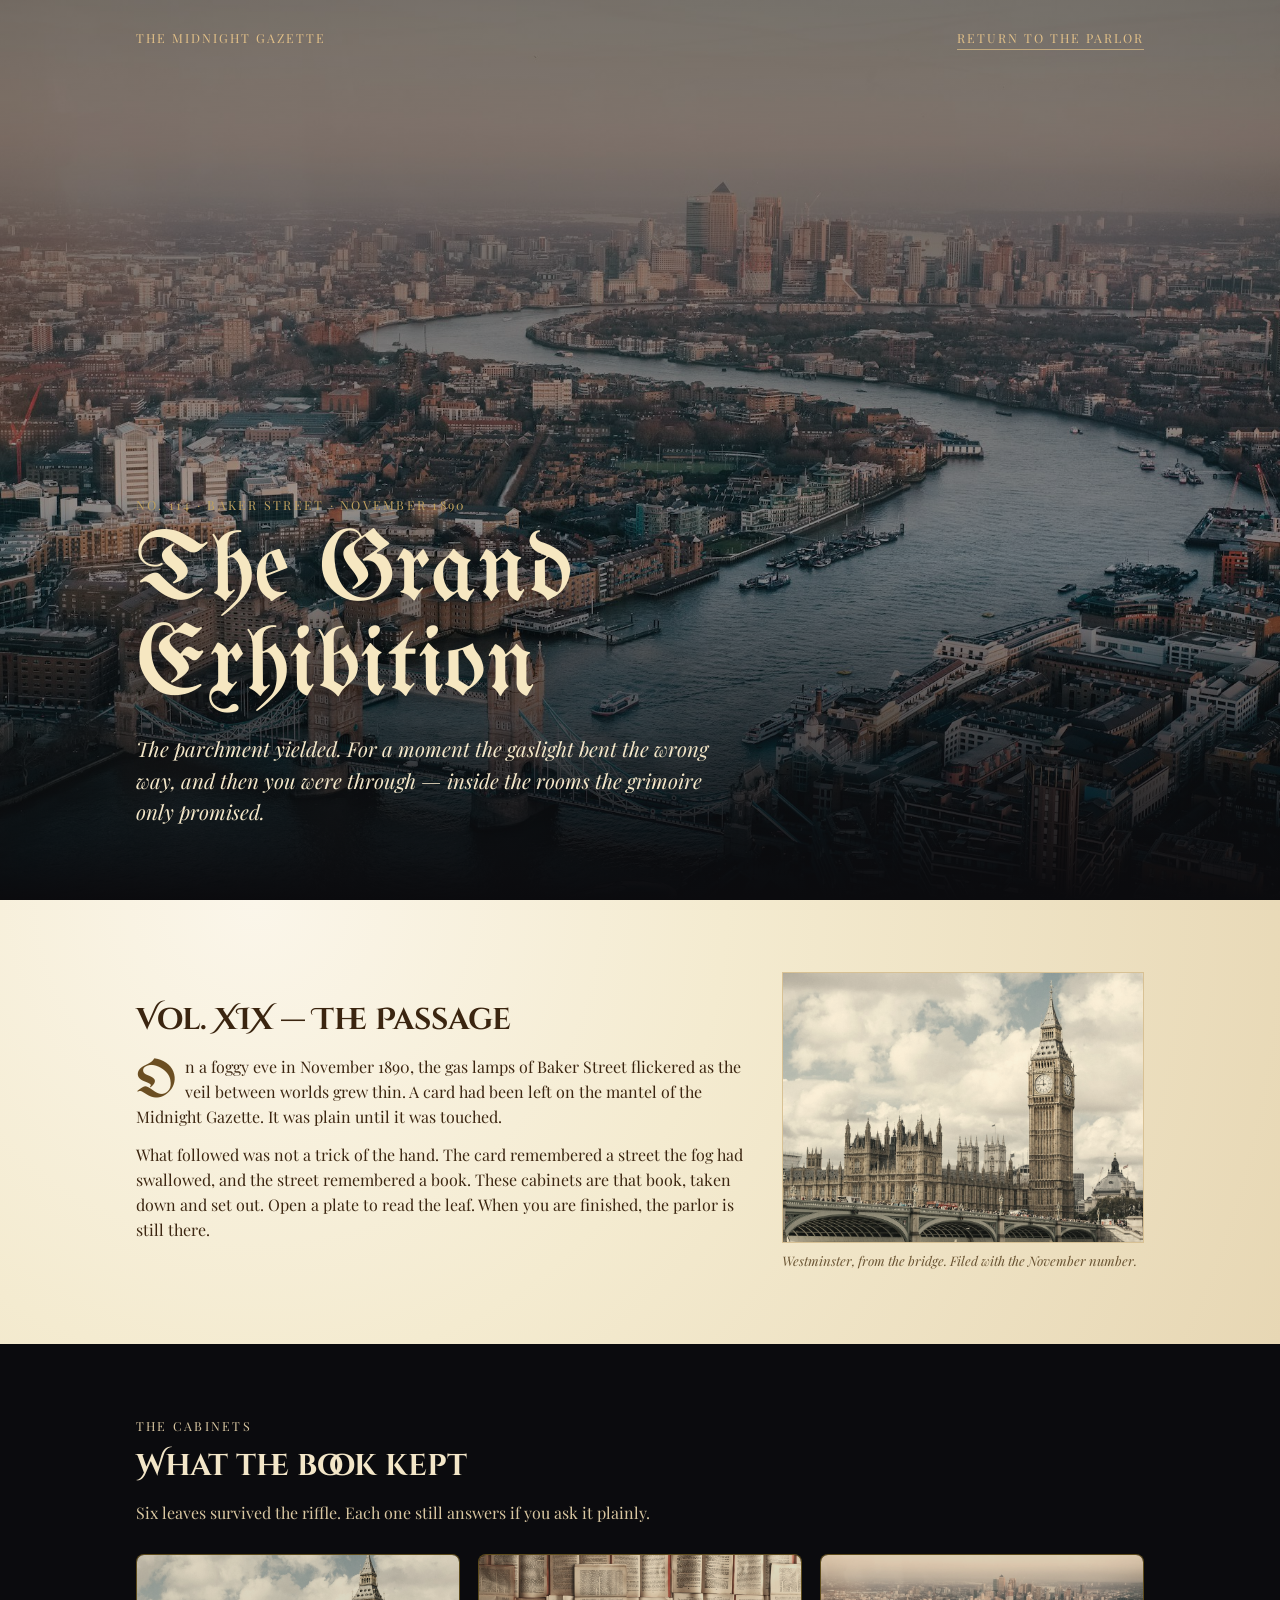
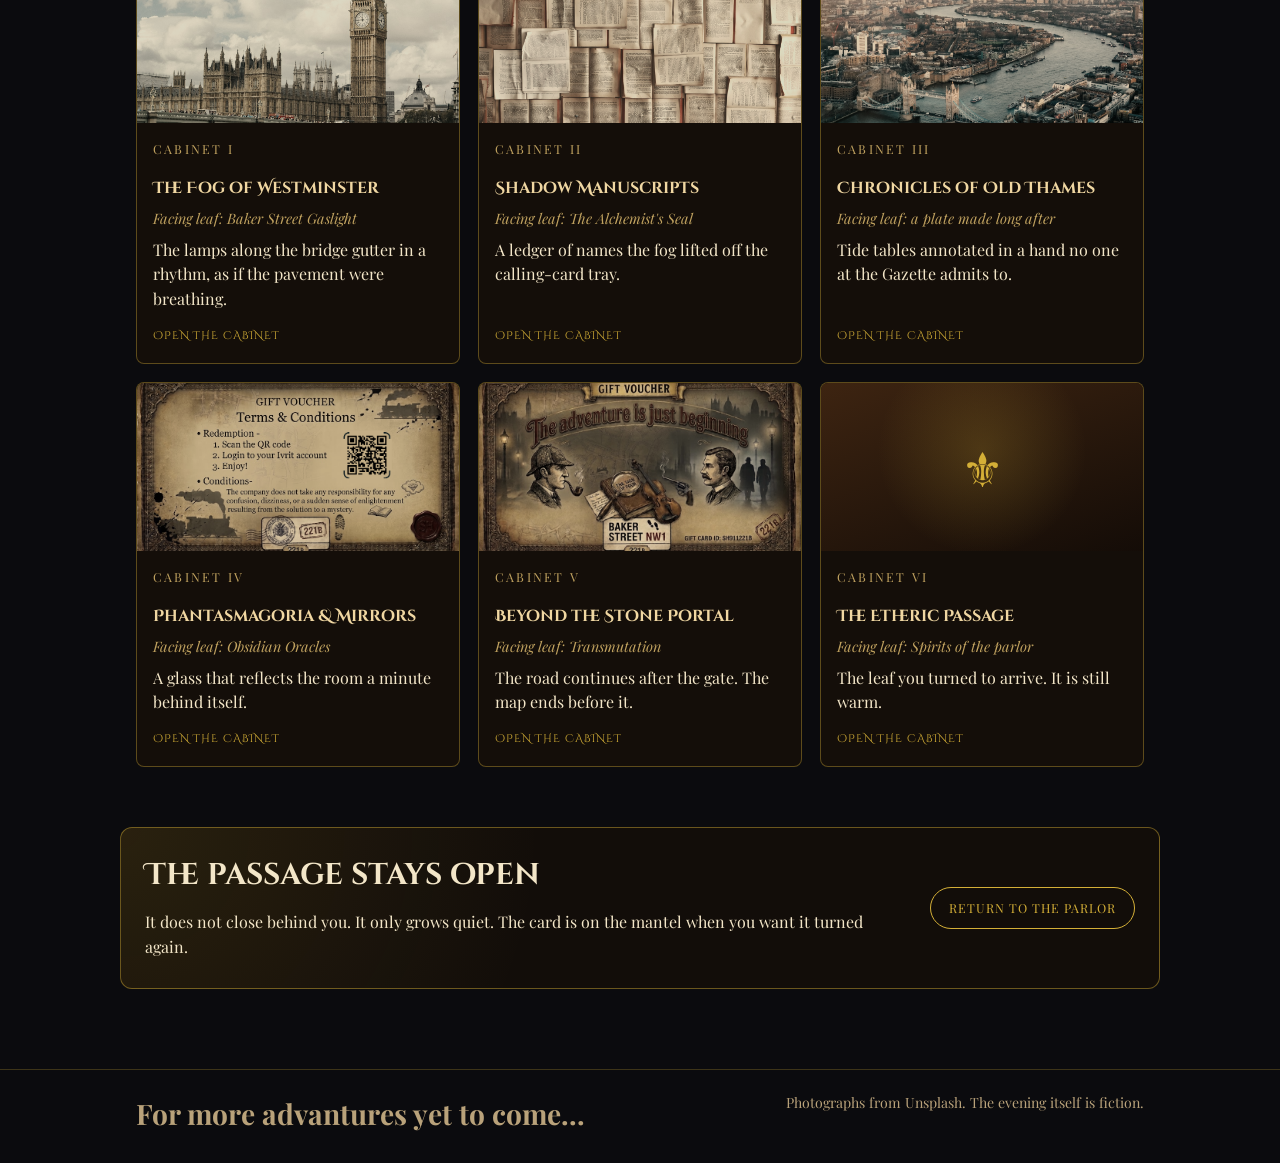
==== exhibition.html @ d5c25e51 "Add files via upload" ====
<!DOCTYPE html>
<html lang="en">
<head>
    <meta charset="UTF-8">
    <meta name="viewport" content="width=device-width, initial-scale=1.0">
    <title>The Grand Exhibition — Midnight Gazette</title>
    <meta name="description" content="The Midnight Gazette exhibition, November 1890. Six cabinets opened by the grimoire on Baker Street.">
    <meta name="theme-color" content="#0b0b0e">
    <link rel="icon" href="favicon.svg" type="image/svg+xml">
    <link rel="manifest" href="site.webmanifest">
    <link rel="preconnect" href="https://fonts.googleapis.com">
    <link rel="preconnect" href="https://fonts.gstatic.com" crossorigin>
    <link href="https://fonts.googleapis.com/css2?family=Cinzel+Decorative:wght@700&family=Playfair+Display:ital,wght@0,400;0,700;1,400&family=UnifrakturMaguntia&display=swap" rel="stylesheet">
    <link rel="stylesheet" href="css/exhibition.css">
    <script>
        try {
            if (sessionStorage.getItem("parlor-passage") === "1") {
                document.documentElement.classList.add("from-parlor");
                sessionStorage.removeItem("parlor-passage");
            }
        } catch (error) {}
    </script>
</head>
<body>
    <div class="veil" aria-hidden="true"></div>
    <a class="skip" href="#cabinets">Skip to the cabinets</a>

    <header class="hero">
        <div class="wrap mast">
            <p>The Midnight Gazette</p>
            <a href="index.html">Return to the parlor</a>
        </div>
        <div class="wrap">
            <p class="kicker">No. 114 · Baker Street · November 1890</p>
            <h1>The Grand<br>Exhibition</h1>
            <p class="lede">The parchment yielded. For a moment the gaslight bent the wrong way, and then you were through — inside the rooms the grimoire only promised.</p>
        </div>
    </header>

    <section class="story" aria-labelledby="passage-title">
        <div class="wrap story-grid">
            <div>
                <h2 id="passage-title">Vol. XIX — The Passage</h2>
                <p class="drop">On a foggy eve in November 1890, the gas lamps of Baker Street flickered as the veil between worlds grew thin. A card had been left on the mantel of the Midnight Gazette. It was plain until it was touched.</p>
                <p>What followed was not a trick of the hand. The card remembered a street the fog had swallowed, and the street remembered a book. These cabinets are that book, taken down and set out. Open a plate to read the leaf. When you are finished, the parlor is still there.</p>
            </div>
            <figure class="plate">
                <img src="images/street.jpg" alt="Westminster Bridge and the clock tower under a bright sky">
                <figcaption>Westminster, from the bridge. Filed with the November number.</figcaption>
            </figure>
        </div>
    </section>

    <section class="cabinets" id="cabinets" aria-labelledby="cabinets-title">
        <div class="wrap">
            <div class="section-head">
                <p class="kicker">The cabinets</p>
                <h2 id="cabinets-title">What the book kept</h2>
                <p>Six leaves survived the riffle. Each one still answers if you ask it plainly.</p>
            </div>
            <div class="grid">
                <article class="cabinet">
                    <img src="images/street.jpg" alt="Westminster Bridge and the clock tower">
                    <div class="cabinet-copy">
                        <p class="kicker">Cabinet I</p>
                        <h3>The Fog of Westminster</h3>
                        <p class="pair">Facing leaf: Baker Street Gaslight</p>
                        <p>The lamps along the bridge gutter in a rhythm, as if the pavement were breathing.</p>
                        <button class="open-label" type="button" data-open="manuscript-westminster" aria-haspopup="dialog" aria-controls="manuscript-westminster">Open the cabinet<span class="sr-only">: The Fog of Westminster</span></button>
                    </div>
                </article>

                <article class="cabinet">
                    <img src="images/paper.jpg" alt="Open books pinned in a grid of aged pages">
                    <div class="cabinet-copy">
                        <p class="kicker">Cabinet II</p>
                        <h3>Shadow Manuscripts</h3>
                        <p class="pair">Facing leaf: The Alchemist's Seal</p>
                        <p>A ledger of names the fog lifted off the calling-card tray.</p>
                        <button class="open-label" type="button" data-open="manuscript-shadows" aria-haspopup="dialog" aria-controls="manuscript-shadows">Open the cabinet<span class="sr-only">: Shadow Manuscripts</span></button>
                    </div>
                </article>

                <article class="cabinet">
                    <img src="images/london.jpg" alt="The Thames curving through London, Tower Bridge in the foreground">
                    <div class="cabinet-copy">
                        <p class="kicker">Cabinet III</p>
                        <h3>Chronicles of Old Thames</h3>
                        <p class="pair">Facing leaf: a plate made long after</p>
                        <p>Tide tables annotated in a hand no one at the Gazette admits to.</p>
                        <button class="open-label" type="button" data-open="manuscript-thames" aria-haspopup="dialog" aria-controls="manuscript-thames">Open the cabinet<span class="sr-only">: Chronicles of Old Thames</span></button>
                    </div>
                </article>

                <article class="cabinet">
                    <img src="images/card-back.jpg" alt="A castle doubled in the still water below its bridge">
                    <div class="cabinet-copy">
                        <p class="kicker">Cabinet IV</p>
                        <h3>Phantasmagoria &amp; Mirrors</h3>
                        <p class="pair">Facing leaf: Obsidian Oracles</p>
                        <p>A glass that reflects the room a minute behind itself.</p>
                        <button class="open-label" type="button" data-open="manuscript-mirrors" aria-haspopup="dialog" aria-controls="manuscript-mirrors">Open the cabinet<span class="sr-only">: Phantasmagoria and Mirrors</span></button>
                    </div>
                </article>

                <article class="cabinet">
                    <img src="images/card-front.jpg" alt="A cobbled bridge disappearing into fog at a castle gate">
                    <div class="cabinet-copy">
                        <p class="kicker">Cabinet V</p>
                        <h3>Beyond the Stone Portal</h3>
                        <p class="pair">Facing leaf: Transmutation</p>
                        <p>The road continues after the gate. The map ends before it.</p>
                        <button class="open-label" type="button" data-open="manuscript-gates" aria-haspopup="dialog" aria-controls="manuscript-gates">Open the cabinet<span class="sr-only">: Beyond the Iron Gates</span></button>
                    </div>
                </article>

                <article class="cabinet">
                    <span class="plate-mark" aria-hidden="true">⚜</span>
                    <div class="cabinet-copy">
                        <p class="kicker">Cabinet VI</p>
                        <h3>The Etheric Passage</h3>
                        <p class="pair">Facing leaf: Spirits of the parlor</p>
                        <p>The leaf you turned to arrive. It is still warm.</p>
                        <button class="open-label" type="button" data-open="manuscript-passage" aria-haspopup="dialog" aria-controls="manuscript-passage">Open the cabinet<span class="sr-only">: The Etheric Passage</span></button>
                    </div>
                </article>
            </div>
        </div>
    </section>

    <section class="closing">
        <div class="wrap closing-band">
            <div>
                <h2>The passage stays open</h2>
                <p>It does not close behind you. It only grows quiet. The card is on the mantel when you want it turned again.</p>
            </div>
            <a class="return-link" href="index.html">Return to the parlor</a>
        </div>
    </section>

    <footer class="site-footer">
        <div class="wrap">
            <h1>For more advantures yet to come...</h1>
            <p>Photographs from Unsplash. The evening itself is fiction.</p>
        </div>
    </footer>

    <dialog class="manuscript" id="manuscript-westminster" aria-labelledby="title-westminster">
        <p class="kicker">Cabinet I · Leaf 3</p>
        <h2 id="title-westminster" tabindex="-1">The Fog of Westminster</h2>
        <p>The plate shows the clock tower from the bridge, which is as much of Westminster as the fog allowed that week. A map in the Gazette office draws the neighboring streets only while you are not looking at them. Westminster keeps its outline. The streets around it step aside.</p>
        <hr class="rule">
        <h3>Baker Street Gaslight</h3>
        <p>On Baker Street the lamps answer one another. When the third lamp from the corner goes dark, the parlor door is already open, whether or not anyone lifted the latch.</p>
        <form method="dialog"><button class="plaque" type="submit">Close the cabinet</button></form>
    </dialog>

    <dialog class="manuscript" id="manuscript-shadows" aria-labelledby="title-shadows">
        <p class="kicker">Cabinet II · Leaf 1</p>
        <h2 id="title-shadows" tabindex="-1">Shadow Manuscripts</h2>
        <p>The Gazette keeps a book it does not catalog. The pages in the plate are pinned so they cannot turn themselves, which they have tried. The names inside are written in a hand that changes with the weather. On wet nights the ink rises, as if the street were trying to remember who walked it.</p>
        <hr class="rule">
        <h3>The Alchemist's Seal</h3>
        <p>The seal is wax the color of old blood. Pressed into it is a circle that will not sit still if you look away. Collectors have tried to copy it. The copies dry blank.</p>
        <form method="dialog"><button class="plaque" type="submit">Close the cabinet</button></form>
    </dialog>

    <dialog class="manuscript" id="manuscript-thames" aria-labelledby="title-thames">
        <p class="kicker">Cabinet III · Leaf 7</p>
        <h2 id="title-thames" tabindex="-1">Chronicles of Old Thames</h2>
        <p>This plate was made long after the night it describes. The river is the same river. The tide tables in the cabinet are annotated in a hand no one at the Gazette admits to, and the notes disagree with the Admiralty by exactly the time it takes to cross one more bridge than London has.</p>
        <hr class="rule">
        <h3>Marginal note</h3>
        <p>Tower Bridge was still a rumor of iron in the autumn of 1890. The chronicle records it anyway, which the editors have chosen not to correct.</p>
        <form method="dialog"><button class="plaque" type="submit">Close the cabinet</button></form>
    </dialog>

    <dialog class="manuscript" id="manuscript-mirrors" aria-labelledby="title-mirrors">
        <p class="kicker">Cabinet IV · Leaf 8</p>
        <h2 id="title-mirrors" tabindex="-1">Phantasmagoria &amp; Mirrors</h2>
        <p>The plate shows a house doubled in still water. Hold it beside the parlor mirror and the two reflections do not agree. Ours answers a minute late. Guests who check their collars in it are already in the hall, putting on a coat they have not yet reached for.</p>
        <hr class="rule">
        <h3>Obsidian Oracles</h3>
        <p>Seven stones, each answering a question you have not asked. They refuse any question you have. The editors consider this an improvement on most correspondence.</p>
        <form method="dialog"><button class="plaque" type="submit">Close the cabinet</button></form>
    </dialog>

    <dialog class="manuscript" id="manuscript-gates" aria-labelledby="title-gates">
        <p class="kicker">Cabinet V · Leaf 12</p>
        <h2 id="title-gates" tabindex="-1">Beyond the Iron Gates</h2>
        <p>The road in the plate ends at a gate, which is as far as the surveyor would go. Past it, the exhibition does not end. It only pretends to. Visitors who step through report a second parlor, identical except that the card on the mantel is already face up.</p>
        <hr class="rule">
        <h3>Transmutation</h3>
        <p>Lead shot left in a saucer; by morning, a thin skin of gold. The saucer is exhibited empty. The gold is in the ledger, under expenses.</p>
        <form method="dialog"><button class="plaque" type="submit">Close the cabinet</button></form>
    </dialog>

    <dialog class="manuscript" id="manuscript-passage" aria-labelledby="title-passage">
        <p class="kicker">Cabinet VI · The leaf you turned</p>
        <h2 id="title-passage" tabindex="-1">The Etheric Passage</h2>
        <p>There is no plate for this cabinet. You are the record of it. The page was warm when it landed, and the parlor agreed, for once, with the time in both rooms.</p>
        <hr class="rule">
        <h3>Spirits of Victorian Parlors</h3>
        <p>Calling cards left by guests who were never shown in. The astrolabe beside the tray is set for a sky London will not see until spring. Both are filed here so they will not follow you back to the mantel.</p>
        <form method="dialog"><button class="plaque" type="submit">Close the cabinet</button></form>
    </dialog>

    <script src="js/exhibition.js"></script>
</body>
</html>
---- css/exhibition.css ----
* {
    box-sizing: border-box;
    margin: 0;
    padding: 0;
}

html {
    color-scheme: dark;
    background: #0b0b0e;
}

body {
    min-height: 100vh;
    background: #0b0b0e;
    color: #f3e6c8;
    font-family: "Playfair Display", Georgia, serif;
    line-height: 1.55;
}

img {
    max-width: 100%;
    display: block;
}

a {
    color: #e2c088;
}

button,
summary {
    font: inherit;
}

:focus-visible {
    outline: 2px solid #e2c088;
    outline-offset: 3px;
}

::selection {
    background: #d4af37;
    color: #1a1008;
}

.skip {
    position: absolute;
    left: 16px;
    top: -48px;
    z-index: 5;
    background: #f4ebd0;
    color: #3b2510;
    padding: 8px 12px;
    border-radius: 6px;
}

.skip:focus {
    top: 16px;
}

.wrap {
    width: min(1040px, 100%);
    min-width: 0;
    margin-inline: auto;
    padding-inline: 16px;
    box-sizing: border-box;
}

.hero {
    width: 100%;
    max-width: 100%;
    min-height: 100vh;
    min-height: 100dvh;
    display: flex;
    flex-direction: column;
    justify-content: space-between;
    padding: 28px 0 72px;
    overflow-x: clip;
    background:
        linear-gradient(to top, rgba(11, 11, 14, 1) 0%, rgba(11, 11, 14, 0.35) 38%, rgba(28, 18, 10, 0.55) 100%),
        url("../images/london.jpg") center / cover no-repeat;
}

.mast {
    display: flex;
    justify-content: space-between;
    align-items: baseline;
    gap: 16px;
    letter-spacing: 0.16em;
    text-transform: uppercase;
    font-size: 0.78rem;
    color: #e2c088;
}

.mast a {
    text-decoration: none;
    border-bottom: 1px solid rgba(226, 192, 136, 0.7);
    padding-bottom: 2px;
}

.kicker {
    letter-spacing: 0.18em;
    text-transform: uppercase;
    font-size: 0.78rem;
    color: #bfa15f;
    margin-bottom: 12px;
}

.hero h1 {
    font-family: "UnifrakturMaguntia", "Palatino Linotype", serif;
    font-weight: 400;
    font-size: clamp(2.35rem, 10vw, 6.2rem);
    line-height: 0.95;
    max-width: 100%;
    color: #f6e7c1;
    text-shadow: 0 10px 30px rgba(0, 0, 0, 0.55);
}

.lede {
    max-width: min(38rem, 100%);
    margin-top: 18px;
    font-size: clamp(1.02rem, 2vw, 1.28rem);
    font-style: italic;
    color: #f3e6c8;
}

.story {
    background:
        radial-gradient(circle at 20% 0%, #fbf6ea 0%, #f4ebd0 42%, #e7d7b4 100%);
    color: #3b2510;
    padding: 72px 0;
}

.story-grid {
    display: grid;
    grid-template-columns: 1.35fr 0.8fr;
    gap: 36px;
    align-items: center;
}

.story h2,
.cabinets h2,
.closing h2,
dialog h2 {
    font-family: "Cinzel Decorative", Palatino, serif;
    font-weight: 700;
    font-size: clamp(1.35rem, 2.4vw, 1.9rem);
    line-height: 1.25;
    margin-bottom: 16px;
}

.story p + p {
    margin-top: 14px;
}

.drop::first-letter {
    font-family: "UnifrakturMaguntia", "Palatino Linotype", serif;
    float: left;
    font-size: 3.4rem;
    line-height: 0.8;
    padding: 6px 8px 0 0;
    color: #6b4e22;
}

.plate {
    margin: 0;
}

.plate img {
    width: 100%;
    aspect-ratio: 4 / 3;
    object-fit: cover;
    border: 1px solid #c9b485;
    filter: sepia(0.45) contrast(0.96);
}

.plate figcaption {
    margin-top: 8px;
    font-size: 0.82rem;
    font-style: italic;
    color: #6a5433;
}

.cabinets {
    padding: 72px 0 36px;
}

.section-head {
    max-width: 38rem;
    margin-bottom: 28px;
}

.section-head p {
    color: #d9c7a1;
}

.grid {
    display: grid;
    grid-template-columns: repeat(3, 1fr);
    gap: 18px;
}

.cabinet {
    position: relative;
    display: flex;
    flex-direction: column;
    text-align: left;
    color: inherit;
    background: #140e09;
    border: 1px solid rgba(212, 175, 55, 0.38);
    border-radius: 8px;
    overflow: hidden;
    cursor: pointer;
    transition: border-color 0.2s ease, transform 0.2s ease;
}

.cabinet:hover {
    border-color: #e2c088;
    transform: translateY(-3px);
}

.cabinet img,
.plate-mark {
    width: 100%;
    height: 168px;
    object-fit: cover;
    filter: sepia(0.42) contrast(1.04) brightness(0.86);
}

.plate-mark {
    display: grid;
    place-items: center;
    font-size: 3rem;
    color: #d4af37;
    filter: none;
    background:
        radial-gradient(circle at 50% 40%, rgba(212, 175, 55, 0.2), transparent 55%),
        linear-gradient(160deg, #3d2411, #140c07);
}

.cabinet-copy {
    padding: 16px 16px 18px;
    display: flex;
    flex-direction: column;
    gap: 8px;
    flex: 1;
}

.cabinet-copy h3 {
    font-family: "Cinzel Decorative", Palatino, serif;
    font-size: 0.98rem;
    line-height: 1.35;
    color: #f0d7a2;
}

.pair {
    color: #bfa15f;
    font-style: italic;
    font-size: 0.9rem;
}

.cabinet-copy p:last-child {
    color: #e7d7b8;
}

.open-label {
    margin-top: auto;
    padding: 8px 0 0;
    border: 0;
    background: none;
    text-align: left;
    cursor: pointer;
    font-family: "Cinzel Decorative", Palatino, serif;
    font-size: 0.68rem;
    letter-spacing: 0.08em;
    text-transform: uppercase;
    color: #d4af37;
}

.open-label::after {
    content: "";
    position: absolute;
    inset: 0;
    z-index: 2;
}

.cabinet:has(.open-label:focus-visible) {
    outline: 2px solid #e2c088;
    outline-offset: 3px;
}

.open-label:focus-visible {
    outline: none;
}

.sr-only {
    position: absolute;
    width: 1px;
    height: 1px;
    padding: 0;
    margin: -1px;
    overflow: hidden;
    clip: rect(0, 0, 0, 0);
    white-space: nowrap;
    border: 0;
}

.closing {
    padding: 24px 0 80px;
}

.closing-band {
    border: 1px solid rgba(212, 175, 55, 0.45);
    border-radius: 12px;
    padding: 28px 24px;
    background:
        radial-gradient(circle at 0% 0%, rgba(212, 175, 55, 0.12), transparent 40%),
        #120d09;
    display: flex;
    justify-content: space-between;
    align-items: center;
    gap: 24px;
}

.return-link {
    display: inline-block;
    flex: 0 0 auto;
    text-decoration: none;
    border: 1px solid #d4af37;
    color: #d4af37;
    border-radius: 999px;
    padding: 10px 18px;
    letter-spacing: 0.08em;
    text-transform: uppercase;
    font-size: 0.78rem;
}

.return-link:hover {
    background: #d4af37;
    color: #1a1008;
}

.site-footer {
    border-top: 1px solid rgba(212, 175, 55, 0.25);
    padding: 22px 0 28px;
    color: #b9a27a;
    font-size: 0.88rem;
}

.site-footer .wrap {
    display: flex;
    justify-content: space-between;
    gap: 12px 24px;
    flex-wrap: wrap;
}

dialog.manuscript {
    color-scheme: light;
    width: min(640px, calc(100vw - 28px));
    max-height: min(82vh, 760px);
    overflow: auto;
    padding: 28px 26px 22px;
    border: 1px solid #c9b485;
    border-radius: 12px;
    background:
        radial-gradient(circle at 50% 0%, #fbf6ea, #f4ebd0 55%, #e6d3ae);
    color: #3b2510;
}

dialog.manuscript::backdrop {
    background: rgba(8, 6, 4, 0.72);
}

dialog.manuscript .kicker {
    color: #8c6d33;
}

dialog.manuscript h3 {
    font-family: "Cinzel Decorative", Palatino, serif;
    font-size: 1.05rem;
    margin-bottom: 8px;
}

dialog.manuscript p {
    font-style: italic;
}

dialog.manuscript p + p {
    margin-top: 12px;
}

.rule {
    border: 0;
    border-top: 1px solid #c9b485;
    margin: 18px 0;
}

dialog form {
    margin-top: 20px;
    text-align: right;
}

.plaque {
    font-family: "Cinzel Decorative", Palatino, serif;
    font-size: 0.72rem;
    color: #6b4e22;
    background: transparent;
    border: 1px solid #8c6d33;
    padding: 8px 12px;
    border-radius: 4px;
    cursor: pointer;
}

.plaque:hover {
    background: #3b2510;
    color: #f4ebd0;
}

.veil {
    position: fixed;
    inset: 0;
    background: #fffef0;
    opacity: 0;
    pointer-events: none;
    z-index: 80;
}

html.from-parlor .veil {
    animation: veilLift 1.35s ease forwards;
}

@keyframes veilLift {
    from { opacity: 1; }
    to { opacity: 0; }
}

.lost {
    min-height: 100vh;
    min-height: 100dvh;
    display: grid;
    place-items: center;
    text-align: center;
    padding: 32px 16px;
    background:
        radial-gradient(circle at 50% 20%, rgba(212, 175, 55, 0.16), transparent 42%),
        #0b0b0e;
}

.lost h1 {
    font-family: "UnifrakturMaguntia", "Palatino Linotype", serif;
    font-weight: 400;
    font-size: clamp(3rem, 8vw, 5rem);
    color: #f0d7a2;
}

.lost p {
    margin: 12px auto 22px;
    max-width: 34rem;
    font-style: italic;
}

@media (max-width: 900px) {
    .grid {
        grid-template-columns: 1fr 1fr;
    }
}

@media (max-width: 800px) {
    .story-grid {
        grid-template-columns: 1fr;
    }
}

@media (max-width: 640px) {
    .grid {
        grid-template-columns: 1fr;
    }

    .mast,
    .closing-band {
        flex-direction: column;
        align-items: flex-start;
    }

    .story,
    .cabinets {
        padding: 48px 0;
    }
}

@media (prefers-reduced-motion: reduce) {
    html {
        scroll-behavior: auto;
    }

    .cabinet,
    html.from-parlor .veil {
        transition: none;
        animation: none;
    }

    html.from-parlor .veil {
        opacity: 0;
    }

    .cabinet:hover {
        transform: none;
    }
}
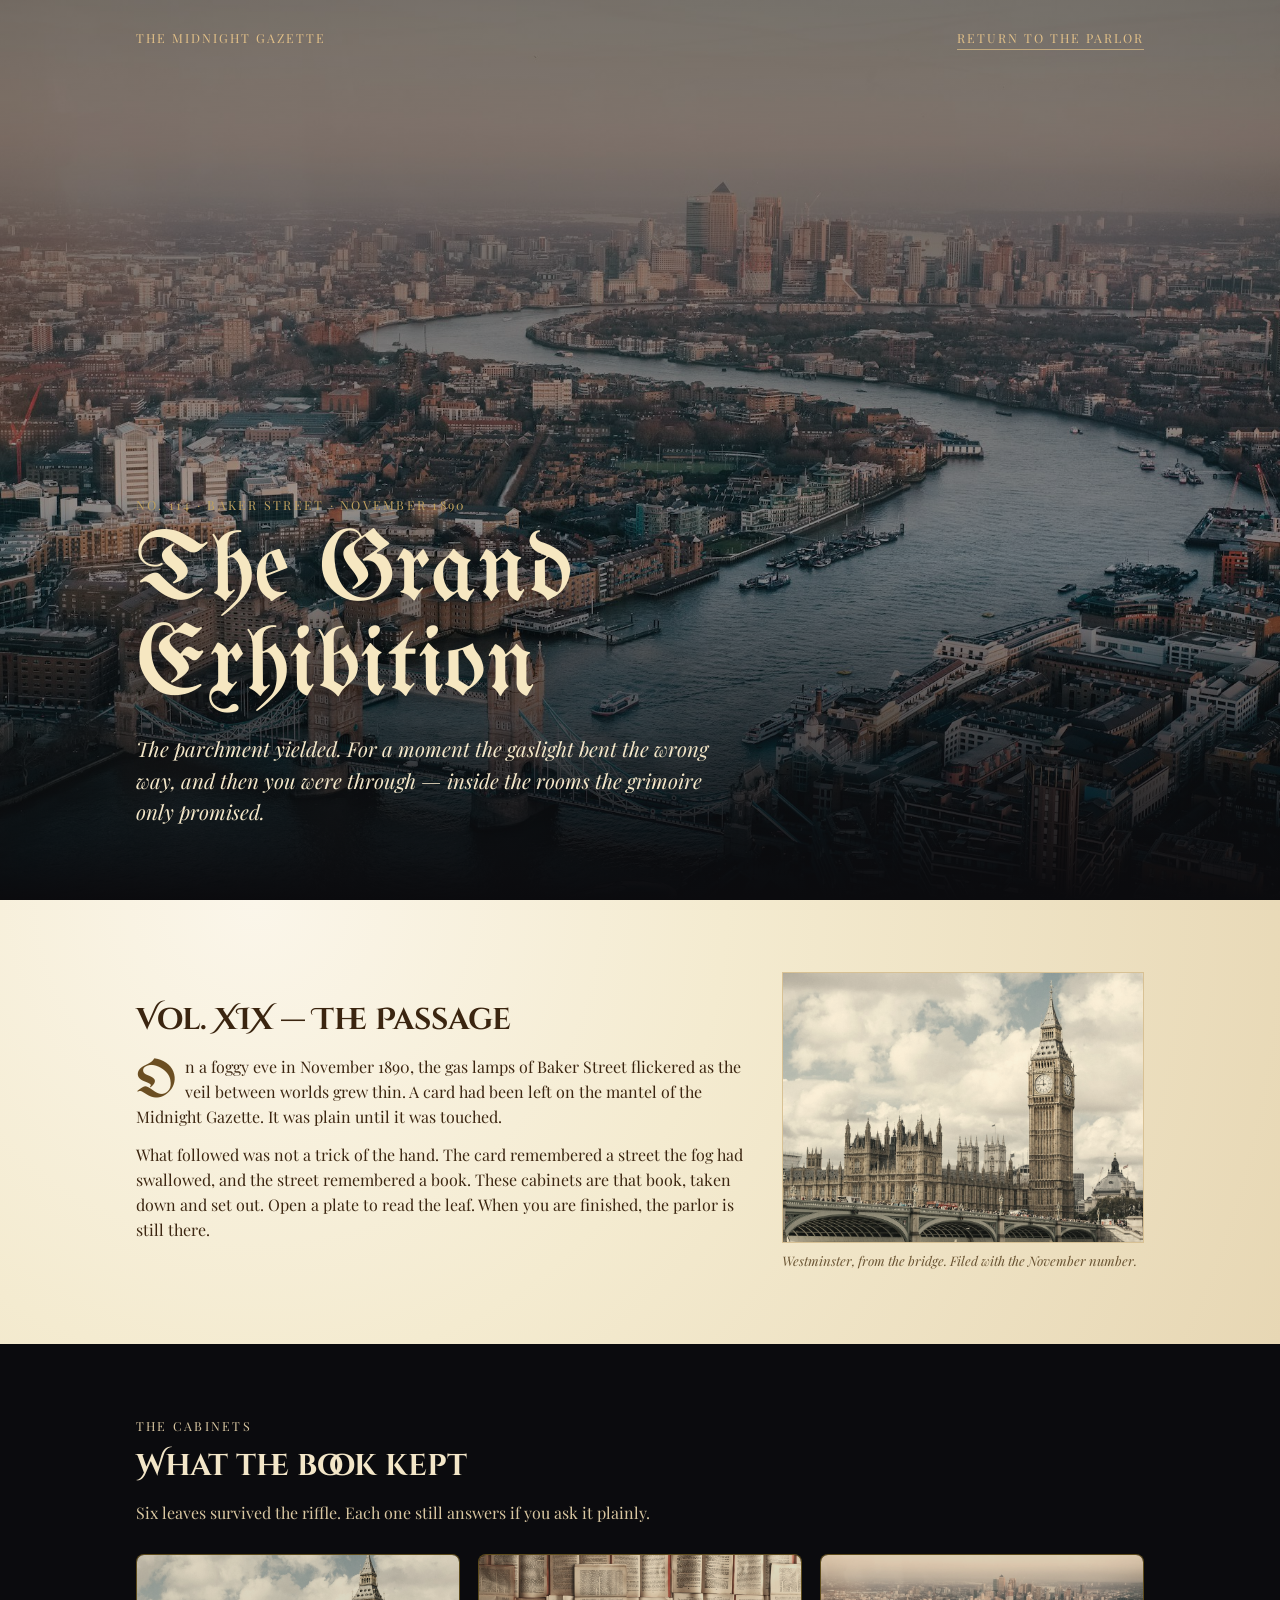
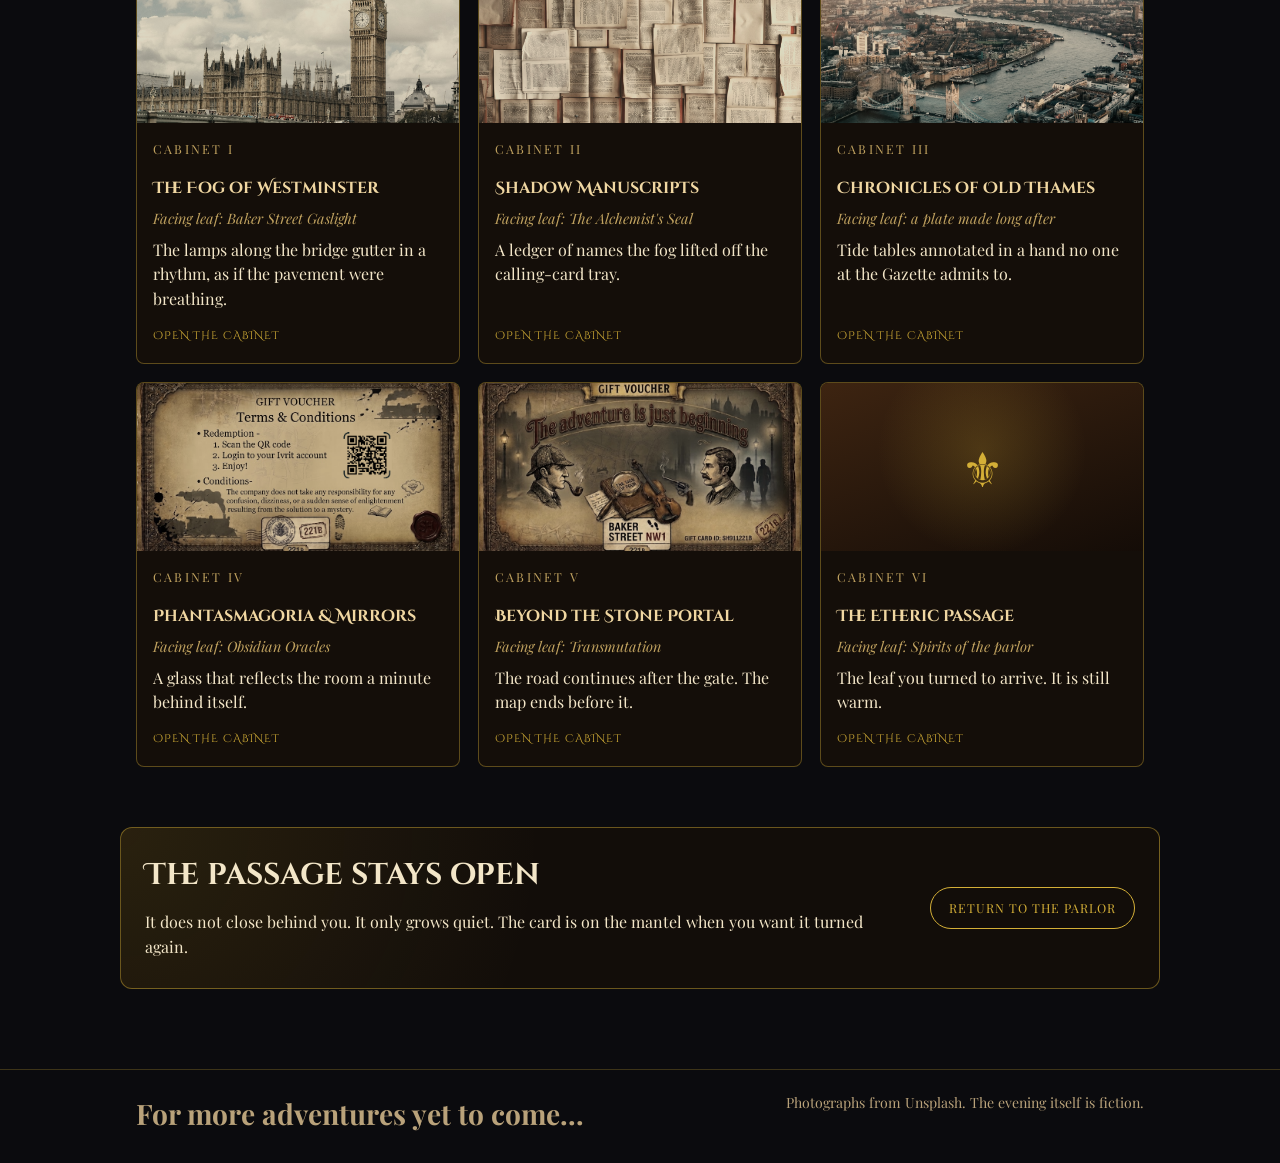
==== commit a7628c30: "Add files via upload" ====
--- a/exhibition.html
+++ b/exhibition.html
@@ -140,7 +140,7 @@
 
     <footer class="site-footer">
         <div class="wrap">
-            <h1>For more advantures yet to come...</h1>
+            <h1>For more adventures yet to come...</h1>
             <p>Photographs from Unsplash. The evening itself is fiction.</p>
         </div>
     </footer>
